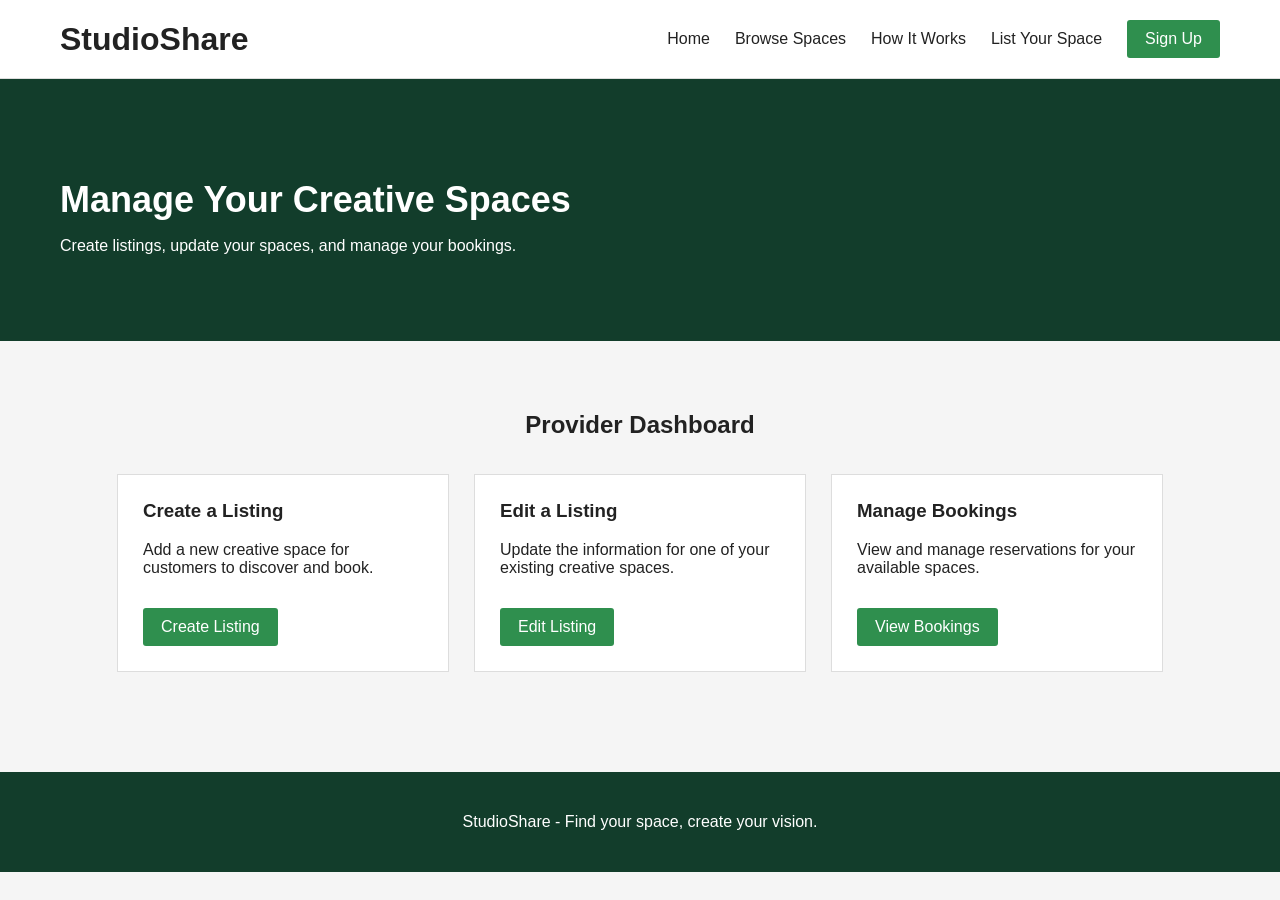
==== high-fidelity-prototype/provider/index.html @ cce34aca "Add StudioShare provider prototype" ====
<!DOCTYPE html>
<html lang="en">
<head>
    <meta charset="UTF-8">
    <meta name="viewport" content="width=device-width, initial-scale=1.0">
    <title>StudioShare - Provider Dashboard</title>

    <style>
        body {
            margin: 0;
            font-family: Arial, sans-serif;
            background-color: #f5f5f5;
            color: #222;
        }

        header {
            background-color: white;
            padding: 20px 60px;
            display: flex;
            justify-content: space-between;
            align-items: center;
            border-bottom: 1px solid #ddd;
        }

        header h1 {
            margin: 0;
        }

        nav {
            display: flex;
            align-items: center;
            gap: 25px;
        }

        nav a {
            text-decoration: none;
            color: #222;
        }

        .signup-button {
            background-color: #2f8f4e;
            color: white;
            padding: 10px 18px;
            border-radius: 3px;
        }

        .hero {
            background-color: #123d2b;
            color: white;
            padding: 70px 60px;
        }

        .hero h2 {
            font-size: 36px;
            margin-bottom: 10px;
        }

        .dashboard {
            padding: 50px 60px;
        }

        .dashboard h2 {
            text-align: center;
            margin-bottom: 35px;
        }

        .cards {
            display: flex;
            gap: 25px;
            justify-content: center;
            flex-wrap: wrap;
        }

        .card {
            background-color: white;
            border: 1px solid #ddd;
            width: 280px;
            padding: 25px;
        }

        .card h3 {
            margin-top: 0;
        }

        .button {
            display: inline-block;
            margin-top: 15px;
            padding: 10px 18px;
            background-color: #2f8f4e;
            color: white;
            text-decoration: none;
            border-radius: 3px;
        }

        footer {
            background-color: #123d2b;
            color: white;
            text-align: center;
            padding: 25px;
            margin-top: 50px;
        }
    </style>
</head>

<body>

    <header>
        <h1>StudioShare</h1>

        <nav>
            <a href="../index.html">Home</a>
            <a href="../index.html">Browse Spaces</a>
            <a href="../index.html">How It Works</a>
            <a href="create-listing.html">List Your Space</a>
            <a class="signup-button" href="../index.html">Sign Up</a>
        </nav>
    </header>

    <section class="hero">
        <h2>Manage Your Creative Spaces</h2>
        <p>Create listings, update your spaces, and manage your bookings.</p>
    </section>

    <main class="dashboard">

        <h2>Provider Dashboard</h2>

        <div class="cards">

            <div class="card">
                <h3>Create a Listing</h3>
                <p>Add a new creative space for customers to discover and book.</p>
                <a class="button" href="create-listing.html">Create Listing</a>
            </div>

            <div class="card">
                <h3>Edit a Listing</h3>
                <p>Update the information for one of your existing creative spaces.</p>
                <a class="button" href="edit-listing.html">Edit Listing</a>
            </div>

            <div class="card">
                <h3>Manage Bookings</h3>
                <p>View and manage reservations for your available spaces.</p>
                <a class="button" href="bookings.html">View Bookings</a>
            </div>

        </div>

    </main>

    <footer>
        <p>StudioShare - Find your space, create your vision.</p>
    </footer>

</body>
</html>
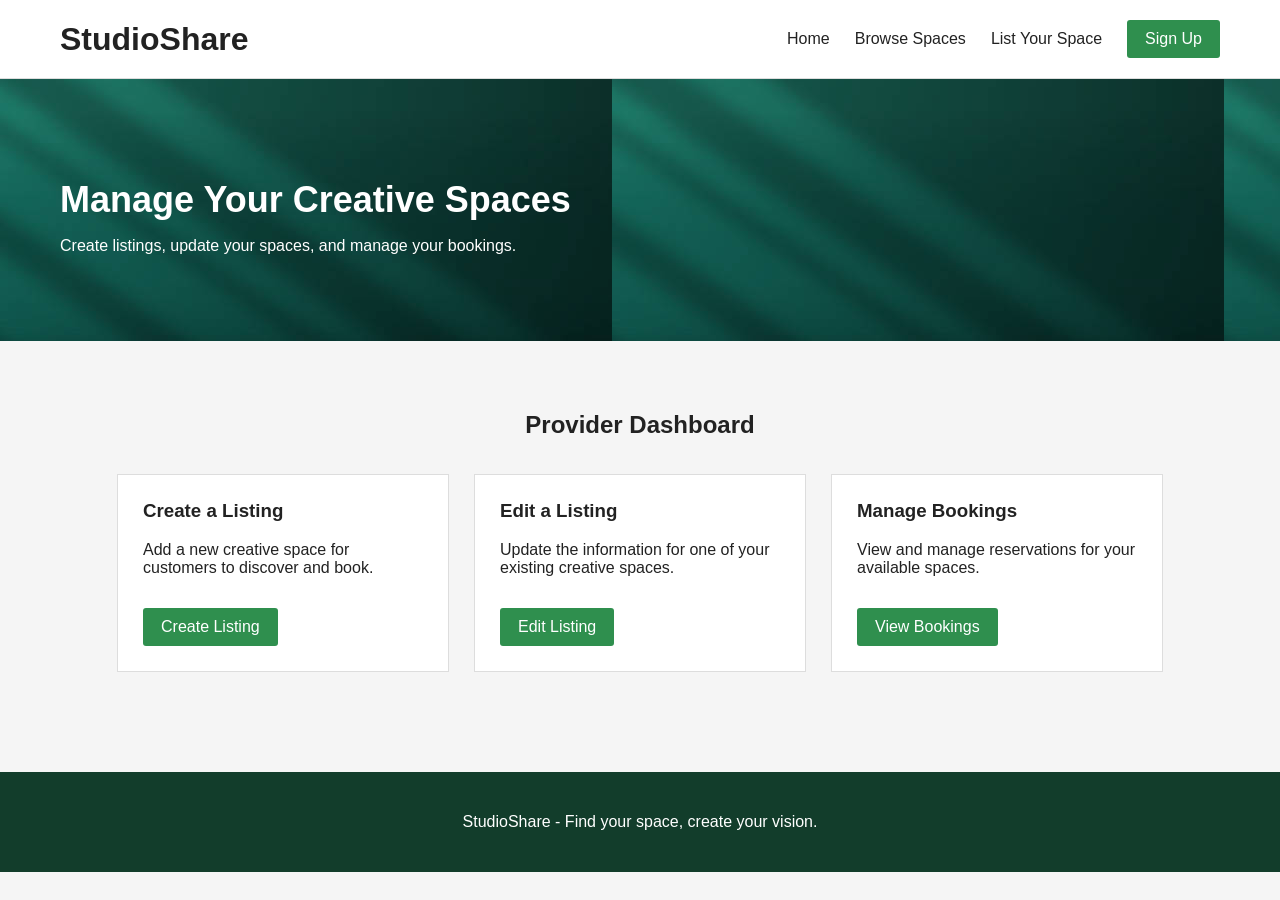
==== commit c401adb3: "StudioShare high-fidelity prototype" ====
--- a/high-fidelity-prototype/provider/index.html
+++ b/high-fidelity-prototype/provider/index.html
@@ -48,6 +48,7 @@
             background-color: #123d2b;
             color: white;
             padding: 70px 60px;
+            background-image: url("../images/studio2.jpg");
         }
 
         .hero h2 {
@@ -108,11 +109,10 @@
         <h1>StudioShare</h1>
 
         <nav>
-            <a href="../index.html">Home</a>
-            <a href="../index.html">Browse Spaces</a>
-            <a href="../index.html">How It Works</a>
+            <a href="index.html">Home</a>
+            <a href="../customer/search-spaces.html">Browse Spaces</a>
             <a href="create-listing.html">List Your Space</a>
-            <a class="signup-button" href="../index.html">Sign Up</a>
+            <a class="signup-button" href="../customer/signup.html">Sign Up</a>
         </nav>
     </header>
 
